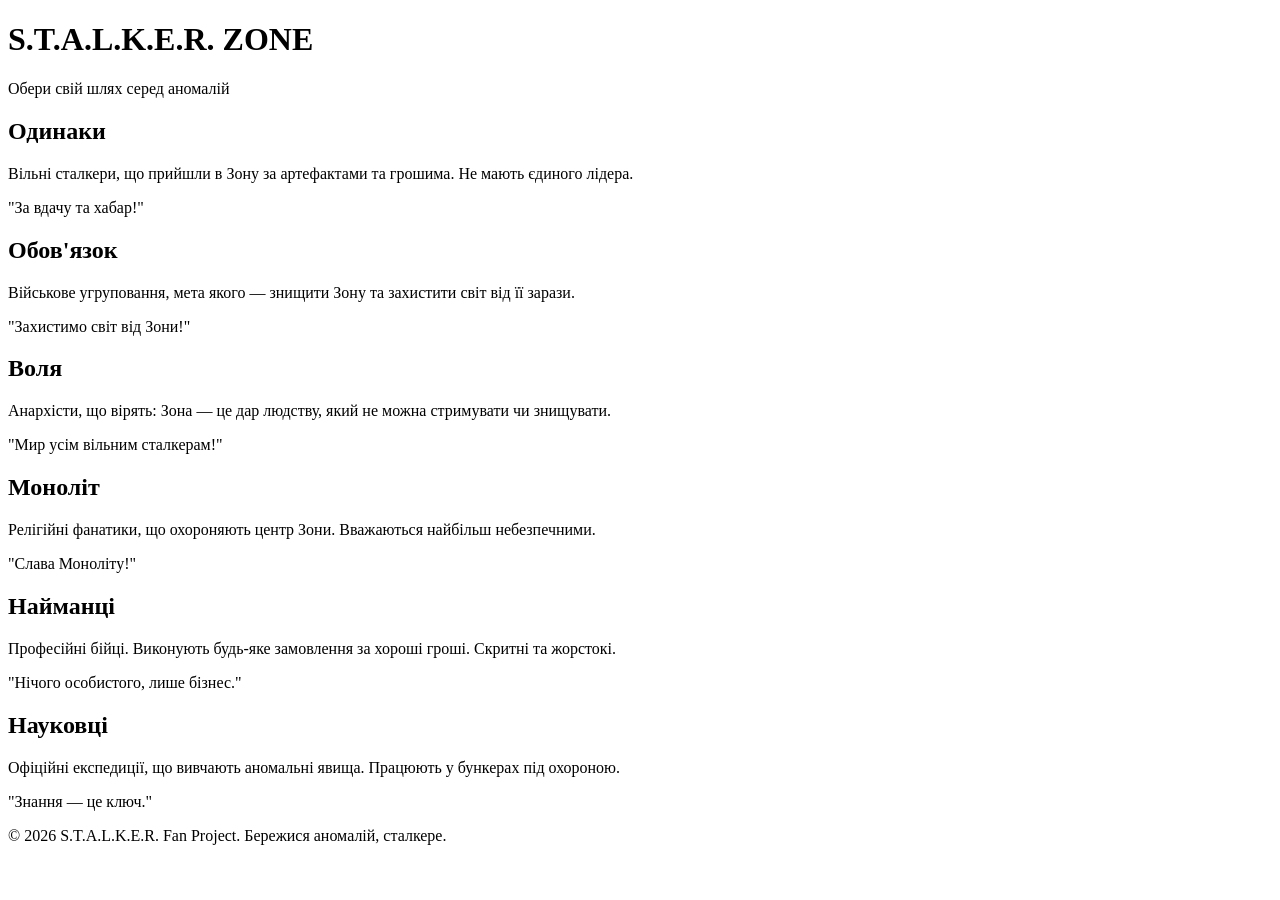
==== index.html @ 3e418955 "Create index.html" ====
<!DOCTYPE html>
<html lang="uk">
<head>
    <meta charset="UTF-8">
    <meta name="viewport" content="width=device-width, initial-scale=1.0">
    <title>Зона Відчуження | Угруповання</title>
    <link rel="stylesheet" href="style.css">
</head>
<body>
    <header>
        <h1>S.T.A.L.K.E.R. ZONE</h1>
        <p>Обери свій шлях серед аномалій</p>
    </header>

    <main class="factions-grid">
        <div class="faction-card loners">
            <h2>Одинаки</h2>
            <p>Вільні сталкери, що прийшли в Зону за артефактами та грошима. Не мають єдиного лідера.</p>
            <span class="motto">"За вдачу та хабар!"</span>
        </div>

        <div class="faction-card duty">
            <h2>Обов'язок</h2>
            <p>Військове угруповання, мета якого — знищити Зону та захистити світ від її зарази.</p>
            <span class="motto">"Захистимо світ від Зони!"</span>
        </div>

        <div class="faction-card freedom">
            <h2>Воля</h2>
            <p>Анархісти, що вірять: Зона — це дар людству, який не можна стримувати чи знищувати.</p>
            <span class="motto">"Мир усім вільним сталкерам!"</span>
        </div>

        <div class="faction-card monolith">
            <h2>Моноліт</h2>
            <p>Релігійні фанатики, що охороняють центр Зони. Вважаються найбільш небезпечними.</p>
            <span class="motto">"Слава Моноліту!"</span>
        </div>

        <div class="faction-card mercenaries">
            <h2>Найманці</h2>
            <p>Професійні бійці. Виконують будь-яке замовлення за хороші гроші. Скритні та жорстокі.</p>
            <span class="motto">"Нічого особистого, лише бізнес."</span>
        </div>

        <div class="faction-card scientists">
            <h2>Науковці</h2>
            <p>Офіційні експедиції, що вивчають аномальні явища. Працюють у бункерах під охороною.</p>
            <span class="motto">"Знання — це ключ."</span>
        </div>
    </main>

    <footer>
        <p>© 2026 S.T.A.L.K.E.R. Fan Project. Бережися аномалій, сталкере.</p>
    </footer>
</body>
</html>
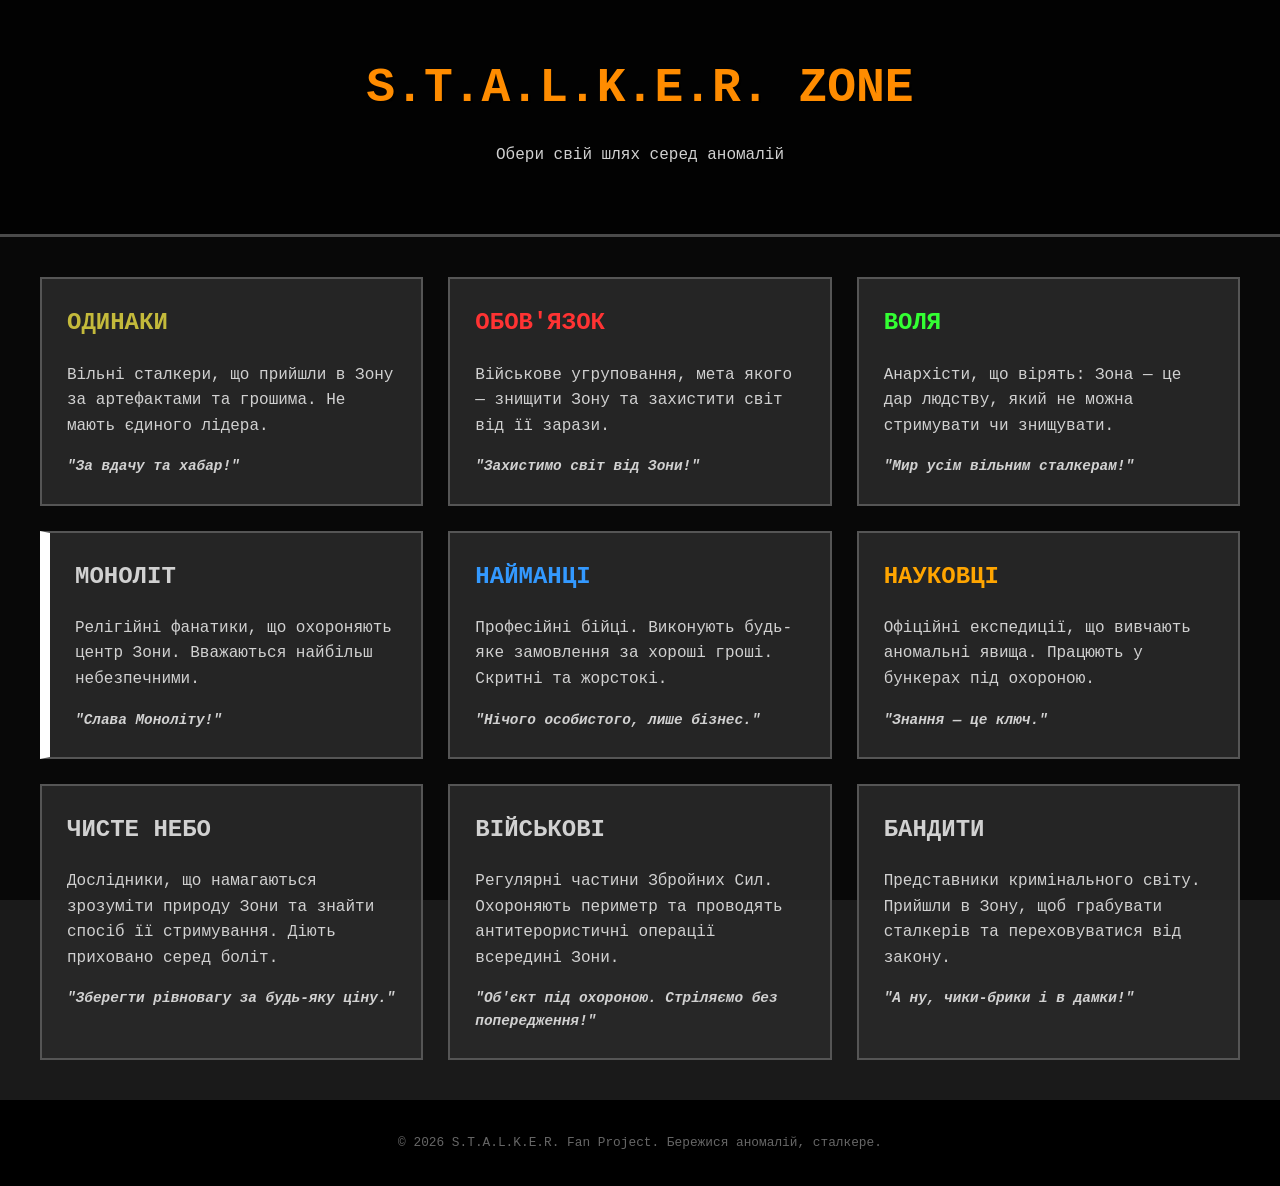
==== commit 5f0cd6c0: "Update index.html" ====
--- a/index.html
+++ b/index.html
@@ -48,6 +48,24 @@
             <p>Офіційні експедиції, що вивчають аномальні явища. Працюють у бункерах під охороною.</p>
             <span class="motto">"Знання — це ключ."</span>
         </div>
+
+        <div class="faction-card clear-sky">
+            <h2>Чисте Небо</h2>
+            <p>Дослідники, що намагаються зрозуміти природу Зони та знайти спосіб її стримування. Діють приховано серед боліт.</p>
+            <span class="motto">"Зберегти рівновагу за будь-яку ціну."</span>
+        </div>
+
+        <div class="faction-card military">
+            <h2>Військові</h2>
+            <p>Регулярні частини Збройних Сил. Охороняють периметр та проводять антитерористичні операції всередині Зони.</p>
+            <span class="motto">"Об'єкт під охороною. Стріляємо без попередження!"</span>
+        </div>
+
+        <div class="faction-card bandits">
+            <h2>Бандити</h2>
+            <p>Представники кримінального світу. Прийшли в Зону, щоб грабувати сталкерів та переховуватися від закону.</p>
+            <span class="motto">"А ну, чики-брики і в дамки!"</span>
+        </div>
     </main>
 
     <footer>
--- a/style.css
+++ b/style.css
@@ -0,0 +1,81 @@
+/* Основні налаштування */
+body {
+    background-color: #1a1a1a;
+    color: #d1d1d1;
+    font-family: 'Courier New', Courier, monospace;
+    margin: 0;
+    padding: 0;
+    line-height: 1.6;
+    background-image: linear-gradient(rgba(0,0,0,0.7), rgba(0,0,0,0.7)), 
+                      url('https://images.unsplash.com/photo-1505051508008-923feaf90180?q=80&w=2070'); /* Заглушка під фон */
+    background-size: cover;
+    background-attachment: fixed;
+}
+
+header {
+    text-align: center;
+    padding: 50px 20px;
+    background: rgba(0, 0, 0, 0.8);
+    border-bottom: 3px solid #4a4a4a;
+}
+
+h1 {
+    font-size: 3rem;
+    color: #ff8c00;
+    text-shadow: 2px 2px #000;
+    margin: 0;
+}
+
+/* Сітка карток */
+.factions-grid {
+    display: grid;
+    grid-template-columns: repeat(auto-fit, minmax(300px, 1fr));
+    gap: 25px;
+    padding: 40px;
+    max-width: 1200px;
+    margin: 0 auto;
+}
+
+/* Картки угруповань */
+.faction-card {
+    background: rgba(40, 40, 40, 0.9);
+    padding: 25px;
+    border: 2px solid #555;
+    transition: transform 0.3s ease, border-color 0.3s ease;
+    cursor: pointer;
+    position: relative;
+}
+
+.faction-card:hover {
+    transform: translateY(-10px);
+    border-color: #ff8c00;
+}
+
+.faction-card h2 {
+    margin-top: 0;
+    text-transform: uppercase;
+}
+
+.motto {
+    display: block;
+    margin-top: 15px;
+    font-style: italic;
+    font-weight: bold;
+    font-size: 0.9rem;
+}
+
+/* Кольори для кожного угруповання */
+.loners h2 { color: #c4ba3b; }      /* Жовтуватий */
+.duty h2 { color: #ff3333; }        /* Червоний */
+.freedom h2 { color: #33ff33; }     /* Зелений */
+.monolith { border-left: 10px solid #ffffff; } /* Білий акцент */
+.mercenaries h2 { color: #3399ff; }  /* Блакитний */
+.scientists h2 { color: #ffa500; }   /* Помаранчевий */
+
+footer {
+    text-align: center;
+    padding: 20px;
+    background: #000;
+    font-size: 0.8rem;
+    color: #666;
+}
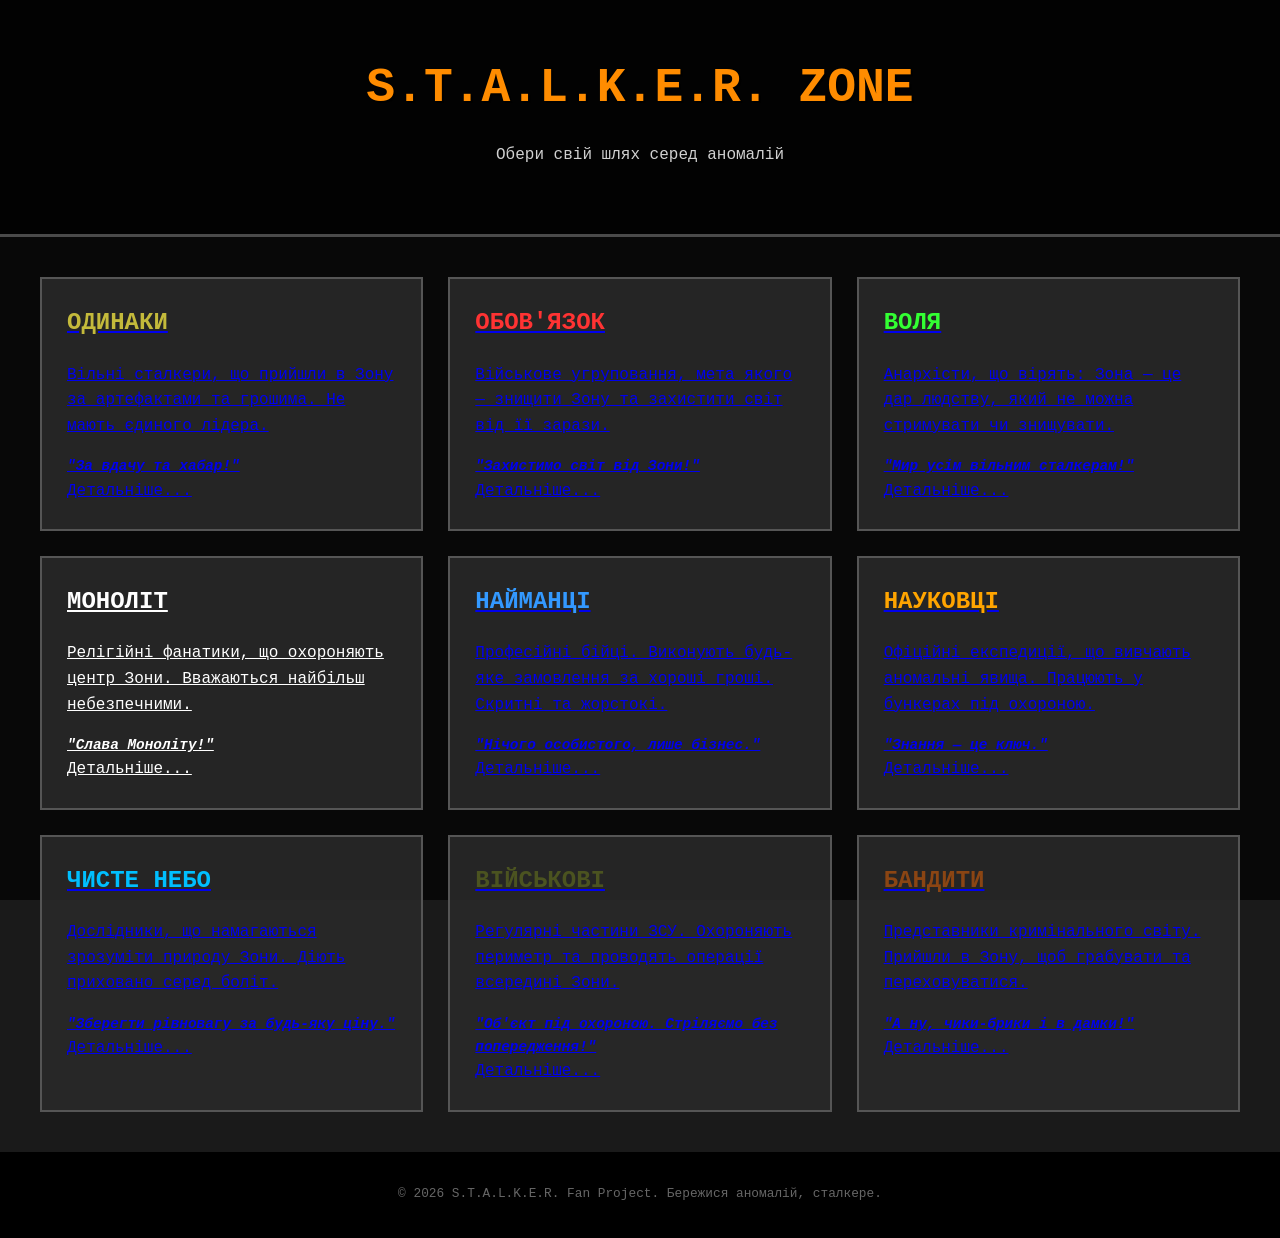
==== commit e4f82587: "Update index.html" ====
--- a/index.html
+++ b/index.html
@@ -13,59 +13,68 @@
     </header>
 
     <main class="factions-grid">
-        <div class="faction-card loners">
+        <a href="loners.html" class="faction-card loners">
             <h2>Одинаки</h2>
             <p>Вільні сталкери, що прийшли в Зону за артефактами та грошима. Не мають єдиного лідера.</p>
             <span class="motto">"За вдачу та хабар!"</span>
-        </div>
+            <span class="details-link">Детальніше...</span>
+        </a>
 
-        <div class="faction-card duty">
+        <a href="duty.html" class="faction-card duty">
             <h2>Обов'язок</h2>
             <p>Військове угруповання, мета якого — знищити Зону та захистити світ від її зарази.</p>
             <span class="motto">"Захистимо світ від Зони!"</span>
-        </div>
+            <span class="details-link">Детальніше...</span>
+        </a>
 
-        <div class="faction-card freedom">
+        <a href="freedom.html" class="faction-card freedom">
             <h2>Воля</h2>
             <p>Анархісти, що вірять: Зона — це дар людству, який не можна стримувати чи знищувати.</p>
             <span class="motto">"Мир усім вільним сталкерам!"</span>
-        </div>
+            <span class="details-link">Детальніше...</span>
+        </a>
 
-        <div class="faction-card monolith">
+        <a href="monolith.html" class="faction-card monolith">
             <h2>Моноліт</h2>
             <p>Релігійні фанатики, що охороняють центр Зони. Вважаються найбільш небезпечними.</p>
             <span class="motto">"Слава Моноліту!"</span>
-        </div>
+            <span class="details-link">Детальніше...</span>
+        </a>
 
-        <div class="faction-card mercenaries">
+        <a href="mercs.html" class="faction-card mercenaries">
             <h2>Найманці</h2>
             <p>Професійні бійці. Виконують будь-яке замовлення за хороші гроші. Скритні та жорстокі.</p>
             <span class="motto">"Нічого особистого, лише бізнес."</span>
-        </div>
+            <span class="details-link">Детальніше...</span>
+        </a>
 
-        <div class="faction-card scientists">
+        <a href="scientists.html" class="faction-card scientists">
             <h2>Науковці</h2>
             <p>Офіційні експедиції, що вивчають аномальні явища. Працюють у бункерах під охороною.</p>
             <span class="motto">"Знання — це ключ."</span>
-        </div>
+            <span class="details-link">Детальніше...</span>
+        </a>
 
-        <div class="faction-card clear-sky">
+        <a href="clearsky.html" class="faction-card clear-sky">
             <h2>Чисте Небо</h2>
-            <p>Дослідники, що намагаються зрозуміти природу Зони та знайти спосіб її стримування. Діють приховано серед боліт.</p>
+            <p>Дослідники, що намагаються зрозуміти природу Зони. Діють приховано серед боліт.</p>
             <span class="motto">"Зберегти рівновагу за будь-яку ціну."</span>
-        </div>
+            <span class="details-link">Детальніше...</span>
+        </a>
 
-        <div class="faction-card military">
+        <a href="military.html" class="faction-card military">
             <h2>Військові</h2>
-            <p>Регулярні частини Збройних Сил. Охороняють периметр та проводять антитерористичні операції всередині Зони.</p>
+            <p>Регулярні частини ЗСУ. Охороняють периметр та проводять операції всередині Зони.</p>
             <span class="motto">"Об'єкт під охороною. Стріляємо без попередження!"</span>
-        </div>
+            <span class="details-link">Детальніше...</span>
+        </a>
 
-        <div class="faction-card bandits">
+        <a href="bandits.html" class="faction-card bandits">
             <h2>Бандити</h2>
-            <p>Представники кримінального світу. Прийшли в Зону, щоб грабувати сталкерів та переховуватися від закону.</p>
+            <p>Представники кримінального світу. Прийшли в Зону, щоб грабувати та переховуватися.</p>
             <span class="motto">"А ну, чики-брики і в дамки!"</span>
-        </div>
+            <span class="details-link">Детальніше...</span>
+        </a>
     </main>
 
     <footer>
--- a/style.css
+++ b/style.css
@@ -68,9 +68,13 @@
 .loners h2 { color: #c4ba3b; }      /* Жовтуватий */
 .duty h2 { color: #ff3333; }        /* Червоний */
 .freedom h2 { color: #33ff33; }     /* Зелений */
-.monolith { border-left: 10px solid #ffffff; } /* Білий акцент */
+.monolith { color: #ffffff; } /* Білий акцент */
 .mercenaries h2 { color: #3399ff; }  /* Блакитний */
 .scientists h2 { color: #ffa500; }   /* Помаранчевий */
+.clear-sky h2 { color: #00bfff; }   /* Яскраво-блакитний (колір неба) */
+.military h2 { color: #4b5320; }    /* Оливковий/Камуфляжний */
+.bandits h2 { color: #8b4513; }     /* Коричневий/Шкіряний */
+
 
 footer {
     text-align: center;
@@ -79,3 +83,15 @@
     font-size: 0.8rem;
     color: #666;
 }
+
+/* Додатковий ефект для Бандитів (опціонально) */
+.bandits:hover {
+    border-color: #8b4513;
+    box-shadow: 0 0 15px rgba(139, 69, 19, 0.5);
+}
+
+/* Додатковий ефект для Чистого Неба */
+.clear-sky:hover {
+    border-color: #00bfff;
+    box-shadow: 0 0 15px rgba(0, 191, 255, 0.4);
+}
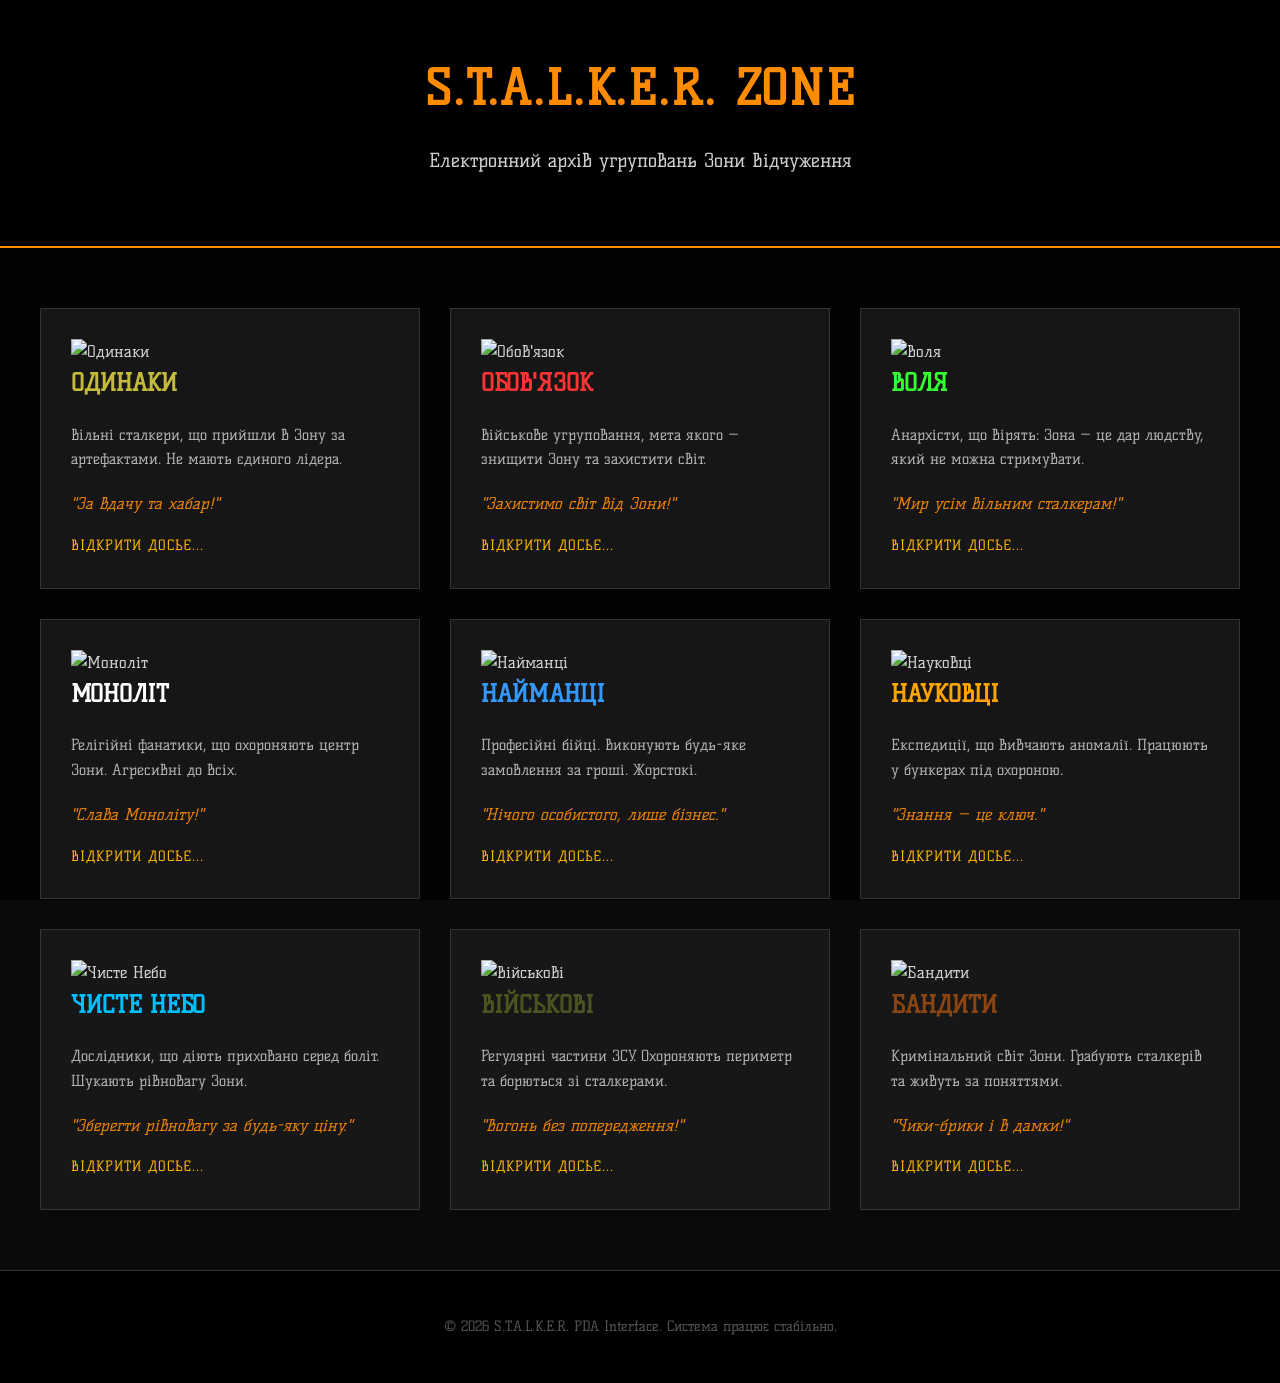
==== commit 9f31d498: "Update index.html" ====
--- a/index.html
+++ b/index.html
@@ -3,82 +3,102 @@
 <head>
     <meta charset="UTF-8">
     <meta name="viewport" content="width=device-width, initial-scale=1.0">
-    <title>Зона Відчуження | Угруповання</title>
+    <title>S.T.A.L.K.E.R. | КПК Сталкера</title>
     <link rel="stylesheet" href="style.css">
 </head>
 <body>
     <header>
-        <h1>S.T.A.L.K.E.R. ZONE</h1>
-        <p>Обери свій шлях серед аномалій</p>
+        <div class="pda-header">
+            <h1>S.T.A.L.K.E.R. ZONE</h1>
+            <p>Електронний архів угруповань Зони Відчуження</p>
+        </div>
     </header>
 
     <main class="factions-grid">
+        <!-- 1. Одинаки -->
         <a href="loners.html" class="faction-card loners">
+            <img src="https://vignette.wikia.nocookie.net/stalker/images/6/66/Loner_patch.png" class="card-icon" alt="Одинаки">
             <h2>Одинаки</h2>
-            <p>Вільні сталкери, що прийшли в Зону за артефактами та грошима. Не мають єдиного лідера.</p>
+            <p>Вільні сталкери, що прийшли в Зону за артефактами. Не мають єдиного лідера.</p>
             <span class="motto">"За вдачу та хабар!"</span>
-            <span class="details-link">Детальніше...</span>
+            <span class="details-link">Відкрити досьє...</span>
         </a>
 
+        <!-- 2. Обов'язок -->
         <a href="duty.html" class="faction-card duty">
+            <img src="https://vignette.wikia.nocookie.net/stalker/images/d/d4/Duty_patch.png" class="card-icon" alt="Обов'язок">
             <h2>Обов'язок</h2>
-            <p>Військове угруповання, мета якого — знищити Зону та захистити світ від її зарази.</p>
+            <p>Військове угруповання, мета якого — знищити Зону та захистити світ.</p>
             <span class="motto">"Захистимо світ від Зони!"</span>
-            <span class="details-link">Детальніше...</span>
+            <span class="details-link">Відкрити досьє...</span>
         </a>
 
+        <!-- 3. Воля -->
         <a href="freedom.html" class="faction-card freedom">
+            <img src="https://vignette.wikia.nocookie.net/stalker/images/7/70/Freedom_patch.png" class="card-icon" alt="Воля">
             <h2>Воля</h2>
-            <p>Анархісти, що вірять: Зона — це дар людству, який не можна стримувати чи знищувати.</p>
+            <p>Анархісти, що вірять: Зона — це дар людству, який не можна стримувати.</p>
             <span class="motto">"Мир усім вільним сталкерам!"</span>
-            <span class="details-link">Детальніше...</span>
+            <span class="details-link">Відкрити досьє...</span>
         </a>
 
+        <!-- 4. Моноліт -->
         <a href="monolith.html" class="faction-card monolith">
+            <img src="https://vignette.wikia.nocookie.net/stalker/images/1/13/Monolith_patch.png" class="card-icon" alt="Моноліт">
             <h2>Моноліт</h2>
-            <p>Релігійні фанатики, що охороняють центр Зони. Вважаються найбільш небезпечними.</p>
+            <p>Релігійні фанатики, що охороняють центр Зони. Агресивні до всіх.</p>
             <span class="motto">"Слава Моноліту!"</span>
-            <span class="details-link">Детальніше...</span>
+            <span class="details-link">Відкрити досьє...</span>
         </a>
 
+        <!-- 5. Найманці -->
         <a href="mercs.html" class="faction-card mercenaries">
+            <img src="https://vignette.wikia.nocookie.net/stalker/images/1/14/Mercenaries_logo.png" class="card-icon" alt="Найманці">
             <h2>Найманці</h2>
-            <p>Професійні бійці. Виконують будь-яке замовлення за хороші гроші. Скритні та жорстокі.</p>
+            <p>Професійні бійці. Виконують будь-яке замовлення за гроші. Жорстокі.</p>
             <span class="motto">"Нічого особистого, лише бізнес."</span>
-            <span class="details-link">Детальніше...</span>
+            <span class="details-link">Відкрити досьє...</span>
         </a>
 
+        <!-- 6. Науковці -->
         <a href="scientists.html" class="faction-card scientists">
+            <img src="https://vignette.wikia.nocookie.net/stalker/images/f/f7/Ecologist_patch.png" class="card-icon" alt="Науковці">
             <h2>Науковці</h2>
-            <p>Офіційні експедиції, що вивчають аномальні явища. Працюють у бункерах під охороною.</p>
+            <p>Експедиції, що вивчають аномалії. Працюють у бункерах під охороною.</p>
             <span class="motto">"Знання — це ключ."</span>
-            <span class="details-link">Детальніше...</span>
+            <span class="details-link">Відкрити досьє...</span>
         </a>
 
+        <!-- 7. Чисте Небо -->
         <a href="clearsky.html" class="faction-card clear-sky">
+            <img src="https://vignette.wikia.nocookie.net/stalker/images/9/9f/Clear_Sky_patch.png" class="card-icon" alt="Чисте Небо">
             <h2>Чисте Небо</h2>
-            <p>Дослідники, що намагаються зрозуміти природу Зони. Діють приховано серед боліт.</p>
+            <p>Дослідники, що діють приховано серед боліт. Шукають рівновагу Зони.</p>
             <span class="motto">"Зберегти рівновагу за будь-яку ціну."</span>
-            <span class="details-link">Детальніше...</span>
+            <span class="details-link">Відкрити досьє...</span>
         </a>
 
+        <!-- 8. Військові -->
         <a href="military.html" class="faction-card military">
+            <img src="https://vignette.wikia.nocookie.net/stalker/images/b/b0/Military_patch.png" class="card-icon" alt="Військові">
             <h2>Військові</h2>
-            <p>Регулярні частини ЗСУ. Охороняють периметр та проводять операції всередині Зони.</p>
-            <span class="motto">"Об'єкт під охороною. Стріляємо без попередження!"</span>
-            <span class="details-link">Детальніше...</span>
+            <p>Регулярні частини ЗСУ. Охороняють периметр та борються зі сталкерами.</p>
+            <span class="motto">"Вогонь без попередження!"</span>
+            <span class="details-link">Відкрити досьє...</span>
         </a>
 
+        <!-- 9. Бандити -->
         <a href="bandits.html" class="faction-card bandits">
+            <img src="https://vignette.wikia.nocookie.net/stalker/images/d/df/Bandit_patch.png" class="card-icon" alt="Бандити">
             <h2>Бандити</h2>
-            <p>Представники кримінального світу. Прийшли в Зону, щоб грабувати та переховуватися.</p>
-            <span class="motto">"А ну, чики-брики і в дамки!"</span>
-            <span class="details-link">Детальніше...</span>
+            <p>Кримінальний світ Зони. Грабують сталкерів та живуть за поняттями.</p>
+            <span class="motto">"Чики-брики і в дамки!"</span>
+            <span class="details-link">Відкрити досьє...</span>
         </a>
     </main>
 
     <footer>
-        <p>© 2026 S.T.A.L.K.E.R. Fan Project. Бережися аномалій, сталкере.</p>
+        <p>© 2026 S.T.A.L.K.E.R. PDA Interface. Система працює стабільно.</p>
     </footer>
 </body>
 </html>
--- a/style.css
+++ b/style.css
@@ -1,97 +1,243 @@
-/* Основні налаштування */
+/* --- S.T.A.L.K.E.R. PDA СТИЛІ --- */
+
+/* Підключення шрифту Kelly Slab з Google Fonts (дуже схожий на шрифт гри) */
+@import url('https://fonts.googleapis.com/css2?family=Kelly+Slab&display=swap');
+
+/* Змінні кольорів для легкого редагування */
+:root {
+    --bg-dark: #0f0f0f; /* Дуже темний фон */
+    --card-bg: rgba(25, 25, 25, 0.9); /* Трохи світліші картки */
+    --text-primary: #d0d0d0; /* Основний текст (світло-сірий, не білий) */
+    --text-secondary: #ff8c00; /* Помаранчевий для заголовків та акцентів */
+    --text-link: #ffb700; /* Яскравіший помаранчевий для посилань */
+    --border: #333; /* Тонкі рамки */
+}
+
 body {
-    background-color: #1a1a1a;
-    color: #d1d1d1;
-    font-family: 'Courier New', Courier, monospace;
+    background-color: var(--bg-dark);
+    color: var(--text-primary);
+    font-family: 'Kelly Slab', 'Courier New', Courier, monospace; /* Пріоритет - Kelly Slab */
     margin: 0;
     padding: 0;
     line-height: 1.6;
-    background-image: linear-gradient(rgba(0,0,0,0.7), rgba(0,0,0,0.7)), 
-                      url('https://images.unsplash.com/photo-1505051508008-923feaf90180?q=80&w=2070'); /* Заглушка під фон */
-    background-size: cover;
-    background-attachment: fixed;
+    /* Додаємо ефект ліній екрана */
+    background-image: repeating-linear-gradient(
+        0deg,
+        rgba(0, 0, 0, 0.15),
+        rgba(0, 0, 0, 0.15) 1px,
+        transparent 1px,
+        transparent 2px
+    );
 }
 
 header {
     text-align: center;
     padding: 50px 20px;
-    background: rgba(0, 0, 0, 0.8);
-    border-bottom: 3px solid #4a4a4a;
+    background: rgba(0, 0, 0, 0.95);
+    border-bottom: 2px solid var(--text-secondary);
 }
 
 h1 {
     font-size: 3rem;
-    color: #ff8c00;
-    text-shadow: 2px 2px #000;
-    margin: 0;
-}
-
-/* Сітка карток */
+    color: var(--text-secondary);
+    margin: 0;
+    letter-spacing: 2px;
+}
+
+header p {
+    font-size: 1.2rem;
+    color: var(--text-primary);
+}
+
+/* Сітка */
 .factions-grid {
     display: grid;
-    grid-template-columns: repeat(auto-fit, minmax(300px, 1fr));
-    gap: 25px;
-    padding: 40px;
-    max-width: 1200px;
+    grid-template-columns: repeat(auto-fit, minmax(320px, 1fr)); /* Авто-адаптація */
+    gap: 30px;
+    padding: 60px 40px;
+    max-width: 1400px;
     margin: 0 auto;
 }
 
-/* Картки угруповань */
+/* Картки-посилання */
+.factions-grid a {
+    text-decoration: none; /* ПРИБИРАЄМО СИНЄ ПІДКРЕСЛЕННЯ */
+    color: inherit;
+    display: block;
+}
+
 .faction-card {
-    background: rgba(40, 40, 40, 0.9);
-    padding: 25px;
-    border: 2px solid #555;
-    transition: transform 0.3s ease, border-color 0.3s ease;
+    background-color: var(--card-bg);
+    border: 1px solid var(--border);
+    padding: 30px;
+    transition: transform 0.3s ease, border-color 0.3s ease, box-shadow 0.3s ease;
     cursor: pointer;
     position: relative;
-}
-
+    overflow: hidden;
+}
+
+/* Ефект наведення на картку */
 .faction-card:hover {
-    transform: translateY(-10px);
-    border-color: #ff8c00;
-}
-
+    transform: translateY(-5px);
+    border-color: var(--text-secondary);
+    box-shadow: 0 0 25px rgba(255, 140, 0, 0.2);
+}
+
+/* Кольори заголовків угруповань */
 .faction-card h2 {
     margin-top: 0;
     text-transform: uppercase;
-}
-
-.motto {
-    display: block;
-    margin-top: 15px;
-    font-style: italic;
-    font-weight: bold;
-    font-size: 0.9rem;
-}
-
-/* Кольори для кожного угруповання */
+    color: var(--text-secondary); /* Універсальний помаранчевий */
+    transition: color 0.3s ease;
+}
+
+/* Індивідуальні кольори (опціонально) */
 .loners h2 { color: #c4ba3b; }      /* Жовтуватий */
 .duty h2 { color: #ff3333; }        /* Червоний */
 .freedom h2 { color: #33ff33; }     /* Зелений */
-.monolith { color: #ffffff; } /* Білий акцент */
+.monolith h2 { color: #ffffff; }    /* Білий */
 .mercenaries h2 { color: #3399ff; }  /* Блакитний */
 .scientists h2 { color: #ffa500; }   /* Помаранчевий */
-.clear-sky h2 { color: #00bfff; }   /* Яскраво-блакитний (колір неба) */
-.military h2 { color: #4b5320; }    /* Оливковий/Камуфляжний */
-.bandits h2 { color: #8b4513; }     /* Коричневий/Шкіряний */
-
+.clear-sky h2 { color: #00bfff; }   /* Світло-блакитний */
+.military h2 { color: #4b5320; }    /* Оливковий */
+.bandits h2 { color: #8b4513; }     /* Коричневий */
+
+/* Текст опису */
+.faction-card p {
+    font-size: 0.95rem;
+    color: #b0b0b0; /* Світло-сірий для опису */
+    margin-bottom: 20px;
+}
+
+/* Гасла (Motto) */
+.motto {
+    display: block;
+    font-style: italic;
+    color: #ff8c00; /* Помаранчевий */
+    font-weight: normal;
+    margin-bottom: 15px;
+    opacity: 0.9;
+}
+
+/* Напис "Детальніше..." */
+.details-link {
+    font-size: 0.85rem;
+    text-transform: uppercase;
+    color: var(--text-link);
+    letter-spacing: 1px;
+    transition: color 0.3s ease;
+}
+
+.faction-card:hover .details-link {
+    color: #fff;
+    text-decoration: underline;
+}
 
 footer {
     text-align: center;
-    padding: 20px;
+    padding: 30px;
     background: #000;
-    font-size: 0.8rem;
-    color: #666;
-}
-
-/* Додатковий ефект для Бандитів (опціонально) */
-.bandits:hover {
-    border-color: #8b4513;
-    box-shadow: 0 0 15px rgba(139, 69, 19, 0.5);
-}
-
-/* Додатковий ефект для Чистого Неба */
-.clear-sky:hover {
-    border-color: #00bfff;
-    box-shadow: 0 0 15px rgba(0, 191, 255, 0.4);
-}
+    font-size: 0.9rem;
+    color: #555;
+    border-top: 1px solid var(--border);
+}
+
+/* --- СТИЛІ ДЛЯ СТОРІНОК ДОСЬЄ --- */
+
+.details-page {
+    background-color: #0a0a0a;
+    padding: 40px 20px;
+}
+
+.details-page .container {
+    max-width: 900px;
+    margin: 0 auto;
+    background: rgba(20, 20, 20, 0.95);
+    padding: 40px;
+    border: 1px solid #444;
+    box-shadow: 0 0 30px rgba(0, 0, 0, 0.5);
+}
+
+.back-btn {
+    color: #ff8c00;
+    text-decoration: none;
+    font-size: 0.9rem;
+    display: inline-block;
+    margin-bottom: 20px;
+    border: 1px solid #ff8c00;
+    padding: 5px 15px;
+    transition: 0.3s;
+}
+
+.back-btn:hover {
+    background: #ff8c00;
+    color: #000;
+}
+
+.stats p {
+    font-size: 1.1rem;
+    border-bottom: 1px solid #222;
+    padding: 12px 0;
+    margin: 0;
+}
+
+.stats strong {
+    color: #ff8c00; /* Помаранчеві заголовки параметрів */
+    margin-right: 10px;
+}
+
+.history h3 {
+    color: #ff8c00;
+    margin-top: 30px;
+    text-transform: uppercase;
+    border-left: 4px solid #ff8c00;
+    padding-left: 15px;
+}
+
+.history p {
+    line-height: 1.8;
+    color: #ccc;
+}
+
+hr {
+    border: 0;
+    border-top: 2px solid #ff8c00;
+    margin: 20px 0;
+}
+
+body {
+    background-color: #0a0a0a;
+    /* Додаємо фонове зображення */
+    background-image: 
+        linear-gradient(rgba(0, 0, 0, 0.7), rgba(0, 0, 0, 0.7)), 
+        url('https://images.unsplash.com/photo-1600508774634-4e11d69699bc?q=80&w=2070'); 
+    background-size: cover;
+    background-position: center;
+    background-attachment: fixed;
+    color: #d0d0d0;
+    font-family: 'Kelly Slab', 'Courier New', Courier, monospace;
+    margin: 0;
+    padding: 0;
+    line-height: 1.6;
+}
+
+.faction-header {
+    display: flex;
+    align-items: center;
+    gap: 20px;
+    margin-bottom: 10px;
+}
+
+.faction-logo {
+    width: 80px;  /* Розмір емблеми */
+    height: auto;
+    filter: drop-shadow(0 0 10px rgba(255, 140, 0, 0.5)); /* Ефект сяйва */
+}
+
+/* Адаптація для мобільних */
+@media (max-width: 600px) {
+    .faction-header {
+        flex-direction: column;
+        text-align: center;
+    }
+}
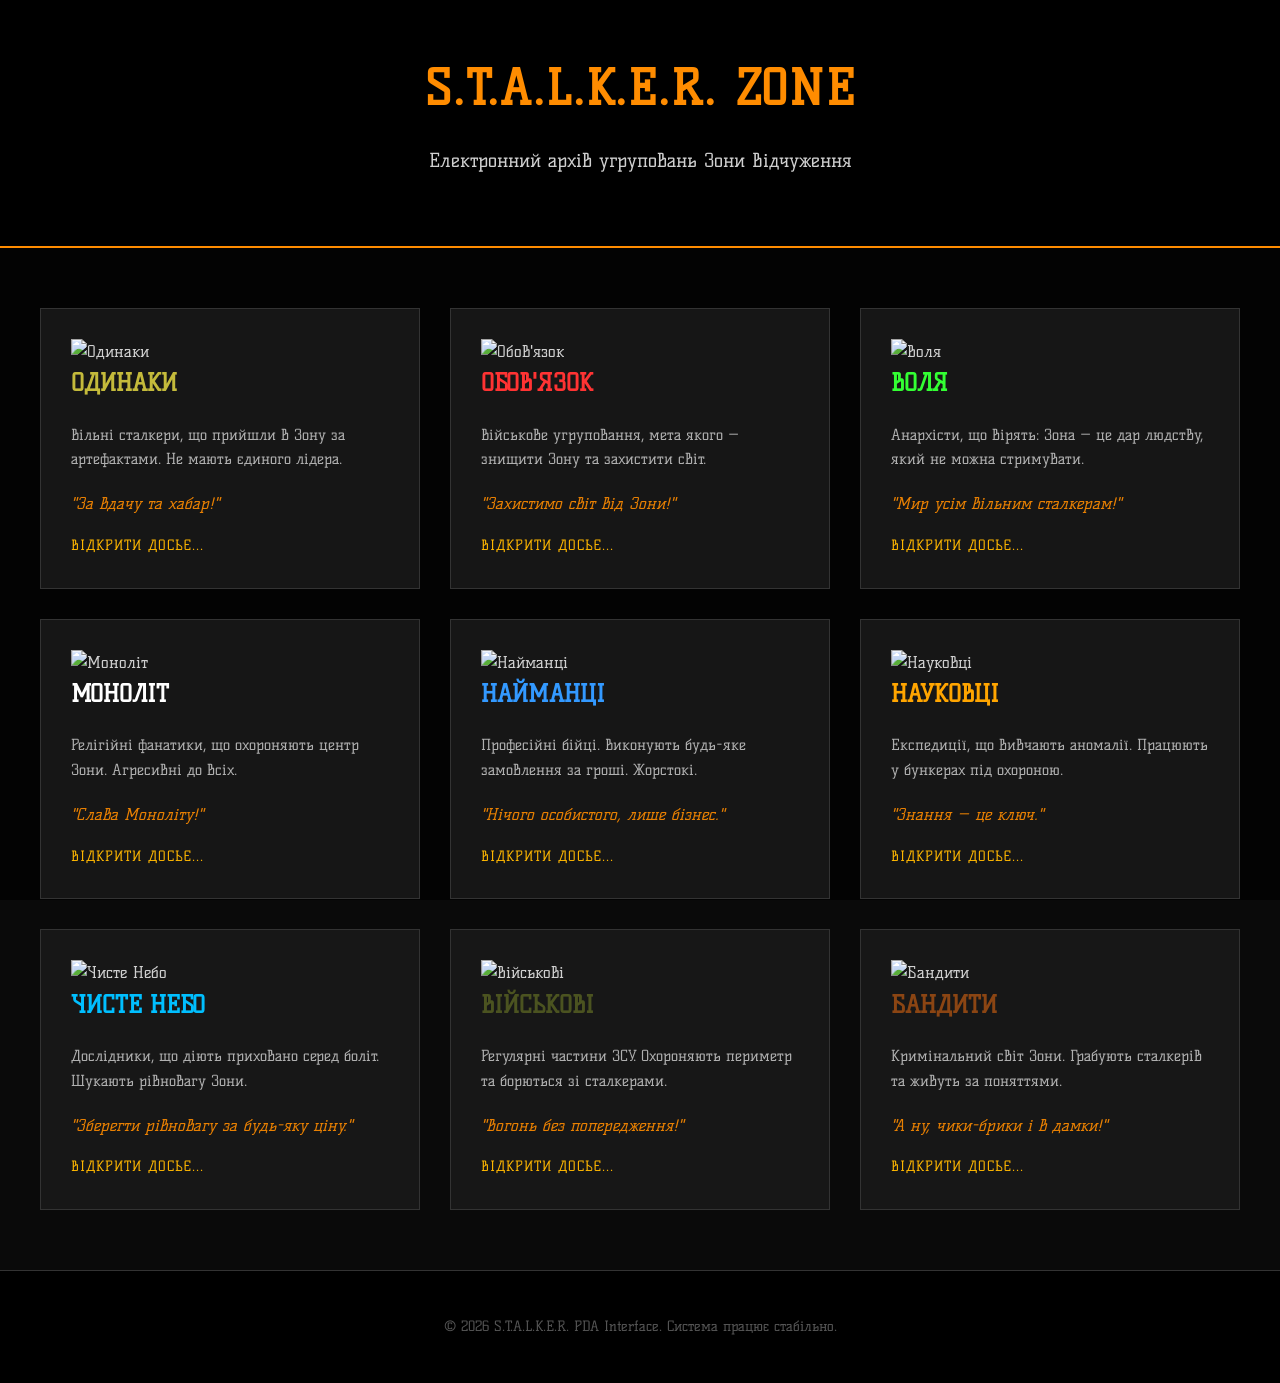
==== commit d04e653c: "Update index.html" ====
--- a/index.html
+++ b/index.html
@@ -15,85 +15,103 @@
     </header>
 
     <main class="factions-grid">
-        <!-- 1. Одинаки -->
+        <!-- Одинаки -->
         <a href="loners.html" class="faction-card loners">
-            <img src="https://vignette.wikia.nocookie.net/stalker/images/6/66/Loner_patch.png" class="card-icon" alt="Одинаки">
+            <div class="icon-box">
+                <img src="https://static.wikia.nocookie.net/stalker/images/6/66/Loner_patch.png" alt="Одинаки">
+            </div>
             <h2>Одинаки</h2>
             <p>Вільні сталкери, що прийшли в Зону за артефактами. Не мають єдиного лідера.</p>
             <span class="motto">"За вдачу та хабар!"</span>
-            <span class="details-link">Відкрити досьє...</span>
+            <span class="details-link">ВІДКРИТИ ДОСЬЄ...</span>
         </a>
 
-        <!-- 2. Обов'язок -->
+        <!-- Обов'язок -->
         <a href="duty.html" class="faction-card duty">
-            <img src="https://vignette.wikia.nocookie.net/stalker/images/d/d4/Duty_patch.png" class="card-icon" alt="Обов'язок">
+            <div class="icon-box">
+                <img src="https://static.wikia.nocookie.net/stalker/images/d/d4/Duty_patch.png" alt="Обов'язок">
+            </div>
             <h2>Обов'язок</h2>
             <p>Військове угруповання, мета якого — знищити Зону та захистити світ.</p>
             <span class="motto">"Захистимо світ від Зони!"</span>
-            <span class="details-link">Відкрити досьє...</span>
+            <span class="details-link">ВІДКРИТИ ДОСЬЄ...</span>
         </a>
 
-        <!-- 3. Воля -->
+        <!-- Воля -->
         <a href="freedom.html" class="faction-card freedom">
-            <img src="https://vignette.wikia.nocookie.net/stalker/images/7/70/Freedom_patch.png" class="card-icon" alt="Воля">
+            <div class="icon-box">
+                <img src="https://static.wikia.nocookie.net/stalker/images/7/70/Freedom_patch.png" alt="Воля">
+            </div>
             <h2>Воля</h2>
             <p>Анархісти, що вірять: Зона — це дар людству, який не можна стримувати.</p>
             <span class="motto">"Мир усім вільним сталкерам!"</span>
-            <span class="details-link">Відкрити досьє...</span>
+            <span class="details-link">ВІДКРИТИ ДОСЬЄ...</span>
         </a>
 
-        <!-- 4. Моноліт -->
+        <!-- Моноліт -->
         <a href="monolith.html" class="faction-card monolith">
-            <img src="https://vignette.wikia.nocookie.net/stalker/images/1/13/Monolith_patch.png" class="card-icon" alt="Моноліт">
+            <div class="icon-box">
+                <img src="https://static.wikia.nocookie.net/stalker/images/1/13/Monolith_patch.png" alt="Моноліт">
+            </div>
             <h2>Моноліт</h2>
             <p>Релігійні фанатики, що охороняють центр Зони. Агресивні до всіх.</p>
             <span class="motto">"Слава Моноліту!"</span>
-            <span class="details-link">Відкрити досьє...</span>
+            <span class="details-link">ВІДКРИТИ ДОСЬЄ...</span>
         </a>
 
-        <!-- 5. Найманці -->
+        <!-- Найманці -->
         <a href="mercs.html" class="faction-card mercenaries">
-            <img src="https://vignette.wikia.nocookie.net/stalker/images/1/14/Mercenaries_logo.png" class="card-icon" alt="Найманці">
+            <div class="icon-box">
+                <img src="https://static.wikia.nocookie.net/stalker/images/c/c8/Mercenary_Patch.png" alt="Найманці">
+            </div>
             <h2>Найманці</h2>
             <p>Професійні бійці. Виконують будь-яке замовлення за гроші. Жорстокі.</p>
             <span class="motto">"Нічого особистого, лише бізнес."</span>
-            <span class="details-link">Відкрити досьє...</span>
+            <span class="details-link">ВІДКРИТИ ДОСЬЄ...</span>
         </a>
 
-        <!-- 6. Науковці -->
+        <!-- Науковці -->
         <a href="scientists.html" class="faction-card scientists">
-            <img src="https://vignette.wikia.nocookie.net/stalker/images/f/f7/Ecologist_patch.png" class="card-icon" alt="Науковці">
+            <div class="icon-box">
+                <img src="https://static.wikia.nocookie.net/stalker/images/f/f7/Ecologist_patch.png" alt="Науковці">
+            </div>
             <h2>Науковці</h2>
             <p>Експедиції, що вивчають аномалії. Працюють у бункерах під охороною.</p>
             <span class="motto">"Знання — це ключ."</span>
-            <span class="details-link">Відкрити досьє...</span>
+            <span class="details-link">ВІДКРИТИ ДОСЬЄ...</span>
         </a>
 
-        <!-- 7. Чисте Небо -->
+        <!-- Чисте Небо -->
         <a href="clearsky.html" class="faction-card clear-sky">
-            <img src="https://vignette.wikia.nocookie.net/stalker/images/9/9f/Clear_Sky_patch.png" class="card-icon" alt="Чисте Небо">
+            <div class="icon-box">
+                <img src="https://static.wikia.nocookie.net/stalker/images/9/9f/Clear_Sky_patch.png" alt="Чисте Небо">
+            </div>
             <h2>Чисте Небо</h2>
             <p>Дослідники, що діють приховано серед боліт. Шукають рівновагу Зони.</p>
             <span class="motto">"Зберегти рівновагу за будь-яку ціну."</span>
-            <span class="details-link">Відкрити досьє...</span>
+            <span class="details-link">ВІДКРИТИ ДОСЬЄ...</span>
         </a>
 
-        <!-- 8. Військові -->
+        <!-- Військові -->
         <a href="military.html" class="faction-card military">
-            <img src="https://vignette.wikia.nocookie.net/stalker/images/b/b0/Military_patch.png" class="card-icon" alt="Військові">
+            <div class="icon-box">
+                <img src="https://static.wikia.nocookie.net/stalker/images/b/b0/Military_patch.png" alt="Військові">
+            </div>
             <h2>Військові</h2>
             <p>Регулярні частини ЗСУ. Охороняють периметр та борються зі сталкерами.</p>
             <span class="motto">"Вогонь без попередження!"</span>
-            <span class="details-link">Відкрити досьє...</span>
+            <span class="details-link">ВІДКРИТИ ДОСЬЄ...</span>
         </a>
 
-        <!-- 9. Бандити -->
+        <!-- Бандити -->
         <a href="bandits.html" class="faction-card bandits">
-            <img src="https://vignette.wikia.nocookie.net/stalker/images/d/df/Bandit_patch.png" class="card-icon" alt="Бандити">
+            <div class="icon-box">
+                <img src="https://static.wikia.nocookie.net/stalker/images/d/df/Bandit_patch.png" alt="Бандити">
+            </div>
             <h2>Бандити</h2>
             <p>Кримінальний світ Зони. Грабують сталкерів та живуть за поняттями.</p>
-            <span class="motto">"Чики-брики і в дамки!"</span>
-            <span class="details-link">Відкрити досьє...</span>
+            <span class="motto">"А ну, чики-брики і в дамки!"</span>
+            <span class="details-link">ВІДКРИТИ ДОСЬЄ...</span>
         </a>
     </main>
 
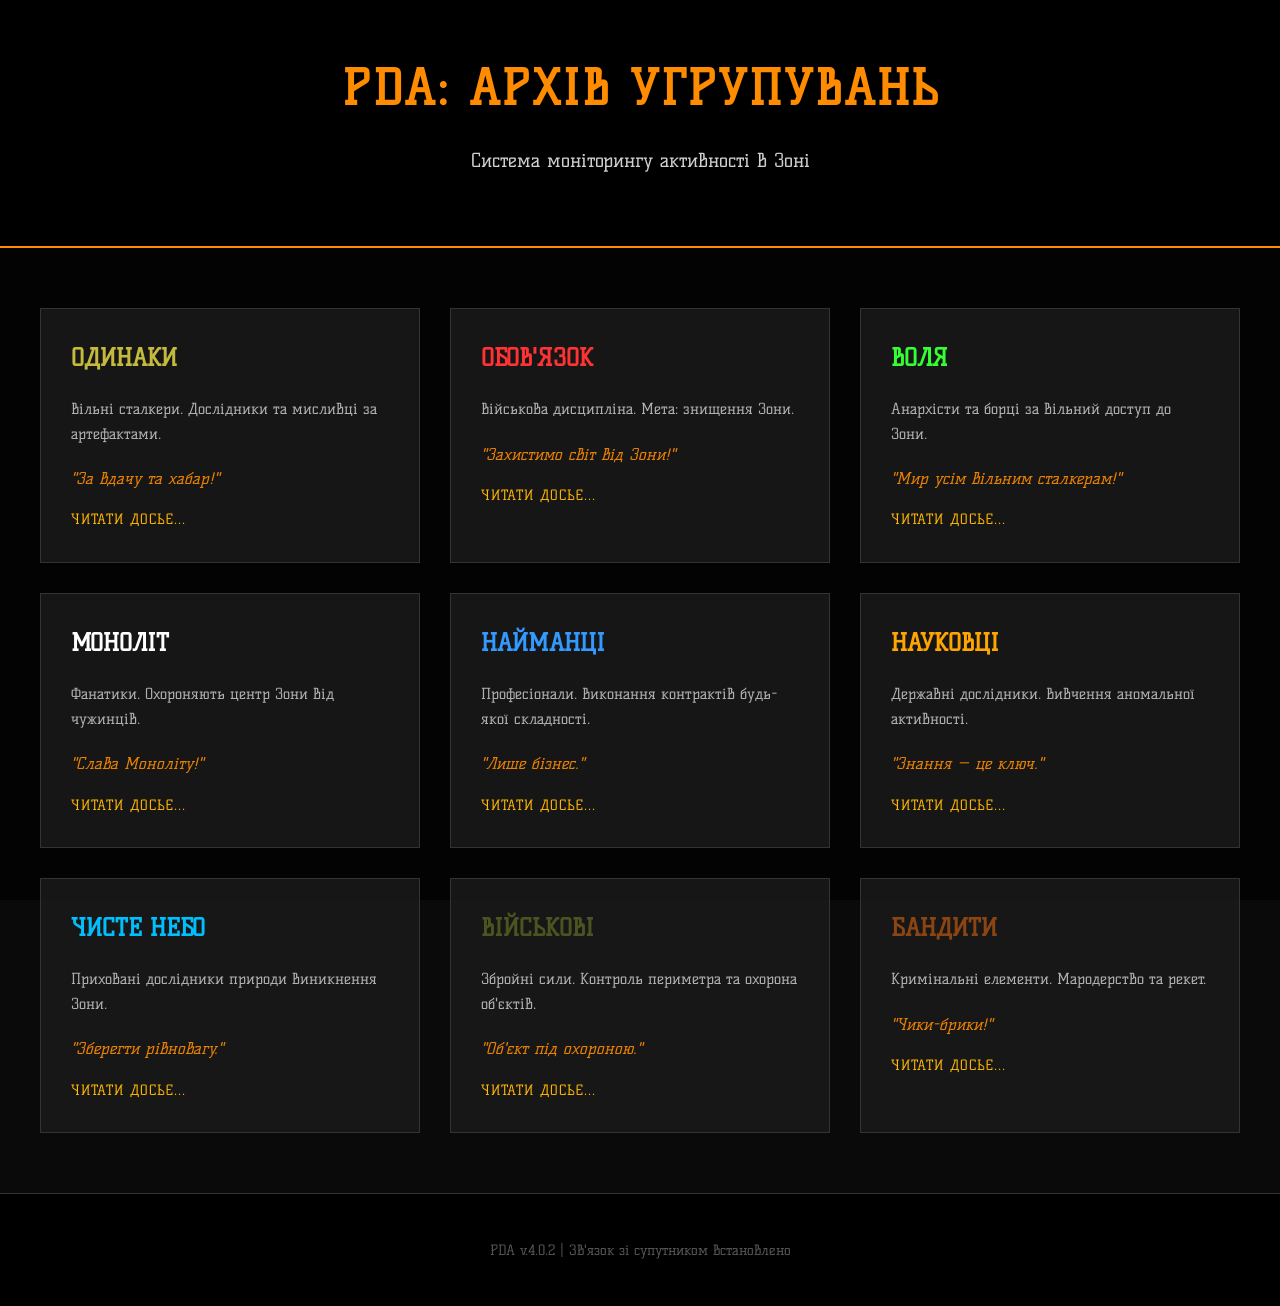
==== commit 34d9a398: "Update index.html" ====
--- a/index.html
+++ b/index.html
@@ -3,120 +3,100 @@
 <head>
     <meta charset="UTF-8">
     <meta name="viewport" content="width=device-width, initial-scale=1.0">
-    <title>S.T.A.L.K.E.R. | КПК Сталкера</title>
+    <title>S.T.A.L.K.E.R. | PDA</title>
     <link rel="stylesheet" href="style.css">
 </head>
 <body>
     <header>
-        <div class="pda-header">
-            <h1>S.T.A.L.K.E.R. ZONE</h1>
-            <p>Електронний архів угруповань Зони Відчуження</p>
-        </div>
+        <h1>PDA: АРХІВ УГРУПУВАНЬ</h1>
+        <p>Система моніторингу активності в Зоні</p>
     </header>
 
     <main class="factions-grid">
         <!-- Одинаки -->
         <a href="loners.html" class="faction-card loners">
-            <div class="icon-box">
-                <img src="https://static.wikia.nocookie.net/stalker/images/6/66/Loner_patch.png" alt="Одинаки">
-            </div>
-            <h2>Одинаки</h2>
-            <p>Вільні сталкери, що прийшли в Зону за артефактами. Не мають єдиного лідера.</p>
+            <div class="color-bar"></div>
+            <h2>ОДИНАКИ</h2>
+            <p>Вільні сталкери. Дослідники та мисливці за артефактами.</p>
             <span class="motto">"За вдачу та хабар!"</span>
-            <span class="details-link">ВІДКРИТИ ДОСЬЄ...</span>
+            <span class="details-link">ЧИТАТИ ДОСЬЄ...</span>
         </a>
 
         <!-- Обов'язок -->
         <a href="duty.html" class="faction-card duty">
-            <div class="icon-box">
-                <img src="https://static.wikia.nocookie.net/stalker/images/d/d4/Duty_patch.png" alt="Обов'язок">
-            </div>
-            <h2>Обов'язок</h2>
-            <p>Військове угруповання, мета якого — знищити Зону та захистити світ.</p>
+            <div class="color-bar"></div>
+            <h2>ОБОВ'ЯЗОК</h2>
+            <p>Військова дисципліна. Мета: знищення Зони.</p>
             <span class="motto">"Захистимо світ від Зони!"</span>
-            <span class="details-link">ВІДКРИТИ ДОСЬЄ...</span>
+            <span class="details-link">ЧИТАТИ ДОСЬЄ...</span>
         </a>
 
         <!-- Воля -->
         <a href="freedom.html" class="faction-card freedom">
-            <div class="icon-box">
-                <img src="https://static.wikia.nocookie.net/stalker/images/7/70/Freedom_patch.png" alt="Воля">
-            </div>
-            <h2>Воля</h2>
-            <p>Анархісти, що вірять: Зона — це дар людству, який не можна стримувати.</p>
+            <div class="color-bar"></div>
+            <h2>ВОЛЯ</h2>
+            <p>Анархісти та борці за вільний доступ до Зони.</p>
             <span class="motto">"Мир усім вільним сталкерам!"</span>
-            <span class="details-link">ВІДКРИТИ ДОСЬЄ...</span>
+            <span class="details-link">ЧИТАТИ ДОСЬЄ...</span>
         </a>
 
         <!-- Моноліт -->
         <a href="monolith.html" class="faction-card monolith">
-            <div class="icon-box">
-                <img src="https://static.wikia.nocookie.net/stalker/images/1/13/Monolith_patch.png" alt="Моноліт">
-            </div>
-            <h2>Моноліт</h2>
-            <p>Релігійні фанатики, що охороняють центр Зони. Агресивні до всіх.</p>
+            <div class="color-bar"></div>
+            <h2>МОНОЛІТ</h2>
+            <p>Фанатики. Охороняють центр Зони від чужинців.</p>
             <span class="motto">"Слава Моноліту!"</span>
-            <span class="details-link">ВІДКРИТИ ДОСЬЄ...</span>
+            <span class="details-link">ЧИТАТИ ДОСЬЄ...</span>
         </a>
 
         <!-- Найманці -->
         <a href="mercs.html" class="faction-card mercenaries">
-            <div class="icon-box">
-                <img src="https://static.wikia.nocookie.net/stalker/images/c/c8/Mercenary_Patch.png" alt="Найманці">
-            </div>
-            <h2>Найманці</h2>
-            <p>Професійні бійці. Виконують будь-яке замовлення за гроші. Жорстокі.</p>
-            <span class="motto">"Нічого особистого, лише бізнес."</span>
-            <span class="details-link">ВІДКРИТИ ДОСЬЄ...</span>
+            <div class="color-bar"></div>
+            <h2>НАЙМАНЦІ</h2>
+            <p>Професіонали. Виконання контрактів будь-якої складності.</p>
+            <span class="motto">"Лише бізнес."</span>
+            <span class="details-link">ЧИТАТИ ДОСЬЄ...</span>
         </a>
 
         <!-- Науковці -->
         <a href="scientists.html" class="faction-card scientists">
-            <div class="icon-box">
-                <img src="https://static.wikia.nocookie.net/stalker/images/f/f7/Ecologist_patch.png" alt="Науковці">
-            </div>
-            <h2>Науковці</h2>
-            <p>Експедиції, що вивчають аномалії. Працюють у бункерах під охороною.</p>
+            <div class="color-bar"></div>
+            <h2>НАУКОВЦІ</h2>
+            <p>Державні дослідники. Вивчення аномальної активності.</p>
             <span class="motto">"Знання — це ключ."</span>
-            <span class="details-link">ВІДКРИТИ ДОСЬЄ...</span>
+            <span class="details-link">ЧИТАТИ ДОСЬЄ...</span>
         </a>
 
         <!-- Чисте Небо -->
         <a href="clearsky.html" class="faction-card clear-sky">
-            <div class="icon-box">
-                <img src="https://static.wikia.nocookie.net/stalker/images/9/9f/Clear_Sky_patch.png" alt="Чисте Небо">
-            </div>
-            <h2>Чисте Небо</h2>
-            <p>Дослідники, що діють приховано серед боліт. Шукають рівновагу Зони.</p>
-            <span class="motto">"Зберегти рівновагу за будь-яку ціну."</span>
-            <span class="details-link">ВІДКРИТИ ДОСЬЄ...</span>
+            <div class="color-bar"></div>
+            <h2>ЧИСТЕ НЕБО</h2>
+            <p>Приховані дослідники природи виникнення Зони.</p>
+            <span class="motto">"Зберегти рівновагу."</span>
+            <span class="details-link">ЧИТАТИ ДОСЬЄ...</span>
         </a>
 
         <!-- Військові -->
         <a href="military.html" class="faction-card military">
-            <div class="icon-box">
-                <img src="https://static.wikia.nocookie.net/stalker/images/b/b0/Military_patch.png" alt="Військові">
-            </div>
-            <h2>Військові</h2>
-            <p>Регулярні частини ЗСУ. Охороняють периметр та борються зі сталкерами.</p>
-            <span class="motto">"Вогонь без попередження!"</span>
-            <span class="details-link">ВІДКРИТИ ДОСЬЄ...</span>
+            <div class="color-bar"></div>
+            <h2>ВІЙСЬКОВІ</h2>
+            <p>Збройні сили. Контроль периметра та охорона об'єктів.</p>
+            <span class="motto">"Об'єкт під охороною."</span>
+            <span class="details-link">ЧИТАТИ ДОСЬЄ...</span>
         </a>
 
         <!-- Бандити -->
         <a href="bandits.html" class="faction-card bandits">
-            <div class="icon-box">
-                <img src="https://static.wikia.nocookie.net/stalker/images/d/df/Bandit_patch.png" alt="Бандити">
-            </div>
-            <h2>Бандити</h2>
-            <p>Кримінальний світ Зони. Грабують сталкерів та живуть за поняттями.</p>
-            <span class="motto">"А ну, чики-брики і в дамки!"</span>
-            <span class="details-link">ВІДКРИТИ ДОСЬЄ...</span>
+            <div class="color-bar"></div>
+            <h2>БАНДИТИ</h2>
+            <p>Кримінальні елементи. Мародерство та рекет.</p>
+            <span class="motto">"Чики-брики!"</span>
+            <span class="details-link">ЧИТАТИ ДОСЬЄ...</span>
         </a>
     </main>
 
     <footer>
-        <p>© 2026 S.T.A.L.K.E.R. PDA Interface. Система працює стабільно.</p>
+        <p>PDA v.4.0.2 | Зв'язок зі супутником встановлено</p>
     </footer>
 </body>
 </html>
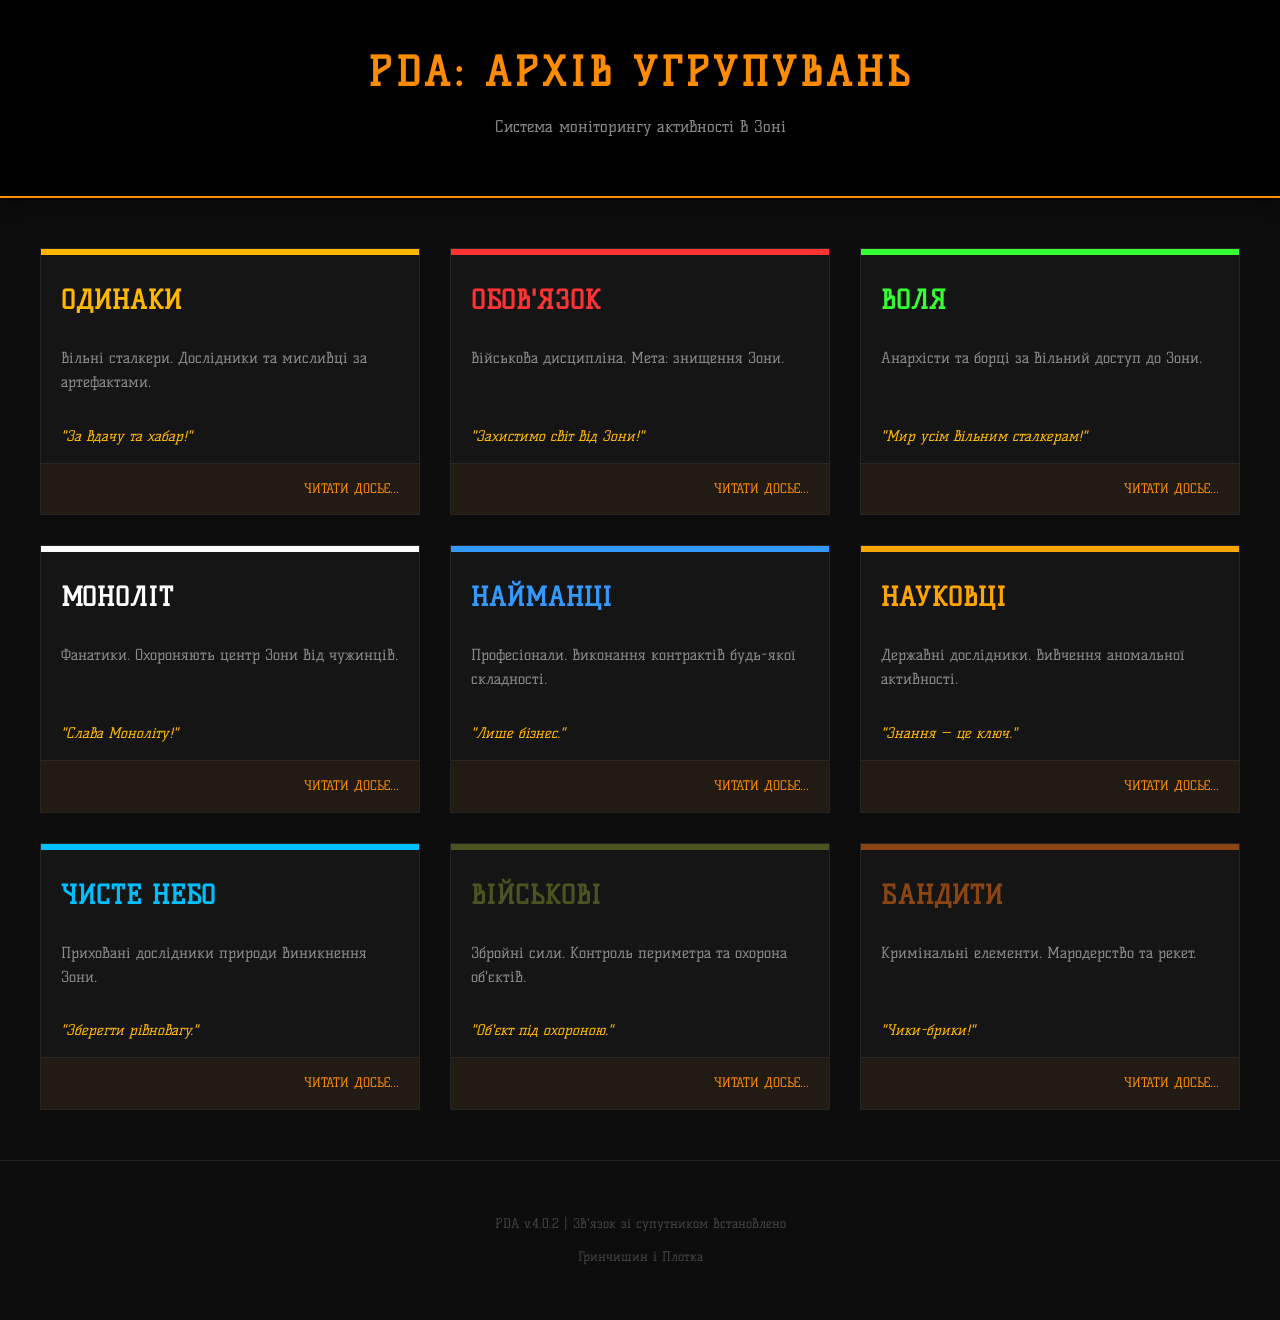
==== commit 668603fd: "Update index.html" ====
--- a/index.html
+++ b/index.html
@@ -97,6 +97,7 @@
 
     <footer>
         <p>PDA v.4.0.2 | Зв'язок зі супутником встановлено</p>
+        <p>Гринчишин і Плотка</p>
     </footer>
 </body>
 </html>
--- a/style.css
+++ b/style.css
@@ -1,243 +1,216 @@
-/* --- S.T.A.L.K.E.R. PDA СТИЛІ --- */
-
-/* Підключення шрифту Kelly Slab з Google Fonts (дуже схожий на шрифт гри) */
+/* --- S.T.A.L.K.E.R. PDA CSS (VERSION 4.0 - NO IMAGES) --- */
+
 @import url('https://fonts.googleapis.com/css2?family=Kelly+Slab&display=swap');
 
-/* Змінні кольорів для легкого редагування */
 :root {
-    --bg-dark: #0f0f0f; /* Дуже темний фон */
-    --card-bg: rgba(25, 25, 25, 0.9); /* Трохи світліші картки */
-    --text-primary: #d0d0d0; /* Основний текст (світло-сірий, не білий) */
-    --text-secondary: #ff8c00; /* Помаранчевий для заголовків та акцентів */
-    --text-link: #ffb700; /* Яскравіший помаранчевий для посилань */
-    --border: #333; /* Тонкі рамки */
+    --bg-color: #0d0d0d;
+    --card-bg: #151515;
+    --border-color: #252525;
+    --main-orange: #ff8c00;
+    --text-gray: #c0c0c0;
+    --dim-gray: #888;
 }
 
 body {
-    background-color: var(--bg-dark);
-    color: var(--text-primary);
-    font-family: 'Kelly Slab', 'Courier New', Courier, monospace; /* Пріоритет - Kelly Slab */
+    background-color: var(--bg-color);
+    color: var(--text-gray);
+    font-family: 'Kelly Slab', 'Courier New', Courier, monospace;
     margin: 0;
     padding: 0;
     line-height: 1.6;
-    /* Додаємо ефект ліній екрана */
+    /* Ефект ліній старого монітора */
     background-image: repeating-linear-gradient(
         0deg,
-        rgba(0, 0, 0, 0.15),
-        rgba(0, 0, 0, 0.15) 1px,
+        rgba(0, 0, 0, 0.1),
+        rgba(0, 0, 0, 0.1) 1px,
         transparent 1px,
         transparent 2px
     );
 }
 
+/* ШАПКА */
 header {
     text-align: center;
-    padding: 50px 20px;
-    background: rgba(0, 0, 0, 0.95);
-    border-bottom: 2px solid var(--text-secondary);
+    padding: 40px 20px;
+    background: #000;
+    border-bottom: 2px solid var(--main-orange);
+    box-shadow: 0 5px 15px rgba(0,0,0,0.5);
 }
 
 h1 {
-    font-size: 3rem;
-    color: var(--text-secondary);
-    margin: 0;
-    letter-spacing: 2px;
+    color: var(--main-orange);
+    margin: 0;
+    letter-spacing: 4px;
+    font-size: 2.5rem;
+    text-transform: uppercase;
 }
 
 header p {
-    font-size: 1.2rem;
-    color: var(--text-primary);
-}
-
-/* Сітка */
+    color: var(--dim-gray);
+    margin-top: 10px;
+}
+
+/* СІТКА (3 В РЯД) */
 .factions-grid {
     display: grid;
-    grid-template-columns: repeat(auto-fit, minmax(320px, 1fr)); /* Авто-адаптація */
+    grid-template-columns: repeat(3, 1fr); /* Рівно 3 колонки */
     gap: 30px;
-    padding: 60px 40px;
-    max-width: 1400px;
+    padding: 50px 20px;
+    max-width: 1200px;
     margin: 0 auto;
 }
 
-/* Картки-посилання */
-.factions-grid a {
-    text-decoration: none; /* ПРИБИРАЄМО СИНЄ ПІДКРЕСЛЕННЯ */
+/* КАРТКА */
+.faction-card {
+    background: var(--card-bg);
+    border: 1px solid var(--border-color);
+    text-decoration: none;
     color: inherit;
-    display: block;
-}
-
-.faction-card {
-    background-color: var(--card-bg);
-    border: 1px solid var(--border);
-    padding: 30px;
-    transition: transform 0.3s ease, border-color 0.3s ease, box-shadow 0.3s ease;
-    cursor: pointer;
+    transition: all 0.3s ease;
+    display: flex;
+    flex-direction: column;
     position: relative;
     overflow: hidden;
 }
 
-/* Ефект наведення на картку */
 .faction-card:hover {
     transform: translateY(-5px);
-    border-color: var(--text-secondary);
-    box-shadow: 0 0 25px rgba(255, 140, 0, 0.2);
-}
-
-/* Кольори заголовків угруповань */
+    border-color: var(--main-orange);
+    background: #1c1c1c;
+    box-shadow: 0 0 20px rgba(255, 140, 0, 0.1);
+}
+
+/* КОЛЬОРОВА СМУЖКА (ЗАМІСТЬ КАРТИНКИ) */
+.color-bar {
+    height: 6px;
+    width: 100%;
+}
+
+/* ТЕКСТ У КАРТЦІ */
 .faction-card h2 {
-    margin-top: 0;
-    text-transform: uppercase;
-    color: var(--text-secondary); /* Універсальний помаранчевий */
-    transition: color 0.3s ease;
-}
-
-/* Індивідуальні кольори (опціонально) */
-.loners h2 { color: #c4ba3b; }      /* Жовтуватий */
-.duty h2 { color: #ff3333; }        /* Червоний */
-.freedom h2 { color: #33ff33; }     /* Зелений */
-.monolith h2 { color: #ffffff; }    /* Білий */
-.mercenaries h2 { color: #3399ff; }  /* Блакитний */
-.scientists h2 { color: #ffa500; }   /* Помаранчевий */
-.clear-sky h2 { color: #00bfff; }   /* Світло-блакитний */
-.military h2 { color: #4b5320; }    /* Оливковий */
-.bandits h2 { color: #8b4513; }     /* Коричневий */
-
-/* Текст опису */
+    padding: 25px 20px 10px 20px;
+    margin: 0;
+    font-size: 1.6rem;
+    letter-spacing: 1px;
+}
+
 .faction-card p {
+    padding: 0 20px;
     font-size: 0.95rem;
-    color: #b0b0b0; /* Світло-сірий для опису */
-    margin-bottom: 20px;
-}
-
-/* Гасла (Motto) */
+    color: var(--dim-gray);
+    flex-grow: 1;
+}
+
 .motto {
     display: block;
+    padding: 15px 20px;
+    color: #ffb700;
     font-style: italic;
-    color: #ff8c00; /* Помаранчевий */
-    font-weight: normal;
-    margin-bottom: 15px;
-    opacity: 0.9;
-}
-
-/* Напис "Детальніше..." */
+    font-size: 0.9rem;
+}
+
 .details-link {
-    font-size: 0.85rem;
-    text-transform: uppercase;
-    color: var(--text-link);
-    letter-spacing: 1px;
-    transition: color 0.3s ease;
-}
-
-.faction-card:hover .details-link {
-    color: #fff;
-    text-decoration: underline;
-}
-
+    display: block;
+    padding: 15px 20px;
+    background: rgba(255, 140, 0, 0.05);
+    color: var(--main-orange);
+    font-size: 0.8rem;
+    text-align: right;
+    border-top: 1px solid rgba(255,255,255,0.05);
+}
+
+/* КОЛЬОРИ ДЛЯ УГРУПУВАНЬ */
+.loners .color-bar { background: #ffb700; }
+.loners h2 { color: #ffb700; }
+
+.duty .color-bar { background: #ff3333; }
+.duty h2 { color: #ff3333; }
+
+.freedom .color-bar { background: #33ff33; }
+.freedom h2 { color: #33ff33; }
+
+.monolith .color-bar { background: #ffffff; }
+.monolith h2 { color: #ffffff; }
+
+.mercenaries .color-bar { background: #3399ff; }
+.mercenaries h2 { color: #3399ff; }
+
+.scientists .color-bar { background: #ffa500; }
+.scientists h2 { color: #ffa500; }
+
+.clear-sky .color-bar { background: #00bfff; }
+.clear-sky h2 { color: #00bfff; }
+
+.military .color-bar { background: #4b5320; }
+.military h2 { color: #4b5320; }
+
+.bandits .color-bar { background: #8b4513; }
+.bandits h2 { color: #8b4513; }
+
+/* СТИЛІ ДЛЯ СТОРІНОК ДОСЬЄ (DETAILS) */
+.details-page {
+    padding: 40px 20px;
+}
+
+.details-page .container {
+    max-width: 800px;
+    margin: 0 auto;
+    background: rgba(20, 20, 20, 0.9);
+    padding: 40px;
+    border: 1px solid #333;
+    box-shadow: 0 0 40px rgba(0,0,0,0.8);
+}
+
+.back-btn {
+    color: var(--main-orange);
+    text-decoration: none;
+    border: 1px solid var(--main-orange);
+    padding: 8px 20px;
+    display: inline-block;
+    margin-bottom: 30px;
+    font-size: 0.8rem;
+    transition: 0.3s;
+}
+
+.back-btn:hover {
+    background: var(--main-orange);
+    color: #000;
+}
+
+.stats p {
+    border-bottom: 1px solid #222;
+    padding: 10px 0;
+    margin: 0;
+}
+
+.stats strong {
+    color: var(--main-orange);
+    margin-right: 10px;
+}
+
+.history h3 {
+    color: var(--main-orange);
+    margin-top: 30px;
+    border-left: 4px solid var(--main-orange);
+    padding-left: 15px;
+}
+
+/* ФУТЕР */
 footer {
     text-align: center;
-    padding: 30px;
-    background: #000;
-    font-size: 0.9rem;
-    color: #555;
-    border-top: 1px solid var(--border);
-}
-
-/* --- СТИЛІ ДЛЯ СТОРІНОК ДОСЬЄ --- */
-
-.details-page {
-    background-color: #0a0a0a;
-    padding: 40px 20px;
-}
-
-.details-page .container {
-    max-width: 900px;
-    margin: 0 auto;
-    background: rgba(20, 20, 20, 0.95);
     padding: 40px;
-    border: 1px solid #444;
-    box-shadow: 0 0 30px rgba(0, 0, 0, 0.5);
-}
-
-.back-btn {
-    color: #ff8c00;
-    text-decoration: none;
-    font-size: 0.9rem;
-    display: inline-block;
-    margin-bottom: 20px;
-    border: 1px solid #ff8c00;
-    padding: 5px 15px;
-    transition: 0.3s;
-}
-
-.back-btn:hover {
-    background: #ff8c00;
-    color: #000;
-}
-
-.stats p {
-    font-size: 1.1rem;
-    border-bottom: 1px solid #222;
-    padding: 12px 0;
-    margin: 0;
-}
-
-.stats strong {
-    color: #ff8c00; /* Помаранчеві заголовки параметрів */
-    margin-right: 10px;
-}
-
-.history h3 {
-    color: #ff8c00;
-    margin-top: 30px;
-    text-transform: uppercase;
-    border-left: 4px solid #ff8c00;
-    padding-left: 15px;
-}
-
-.history p {
-    line-height: 1.8;
-    color: #ccc;
-}
-
-hr {
-    border: 0;
-    border-top: 2px solid #ff8c00;
-    margin: 20px 0;
-}
-
-body {
-    background-color: #0a0a0a;
-    /* Додаємо фонове зображення */
-    background-image: 
-        linear-gradient(rgba(0, 0, 0, 0.7), rgba(0, 0, 0, 0.7)), 
-        url('https://images.unsplash.com/photo-1600508774634-4e11d69699bc?q=80&w=2070'); 
-    background-size: cover;
-    background-position: center;
-    background-attachment: fixed;
-    color: #d0d0d0;
-    font-family: 'Kelly Slab', 'Courier New', Courier, monospace;
-    margin: 0;
-    padding: 0;
-    line-height: 1.6;
-}
-
-.faction-header {
-    display: flex;
-    align-items: center;
-    gap: 20px;
-    margin-bottom: 10px;
-}
-
-.faction-logo {
-    width: 80px;  /* Розмір емблеми */
-    height: auto;
-    filter: drop-shadow(0 0 10px rgba(255, 140, 0, 0.5)); /* Ефект сяйва */
-}
-
-/* Адаптація для мобільних */
-@media (max-width: 600px) {
-    .faction-header {
-        flex-direction: column;
-        text-align: center;
-    }
-}
+    color: #444;
+    font-size: 0.8rem;
+    border-top: 1px solid #222;
+}
+
+/* АДАПТИВНІСТЬ */
+@media (max-width: 1000px) {
+    .factions-grid { grid-template-columns: repeat(2, 1fr); }
+}
+
+@media (max-width: 650px) {
+    .factions-grid { grid-template-columns: 1fr; }
+    h1 { font-size: 1.8rem; }
+    .details-page .container { padding: 20px; }
+}
